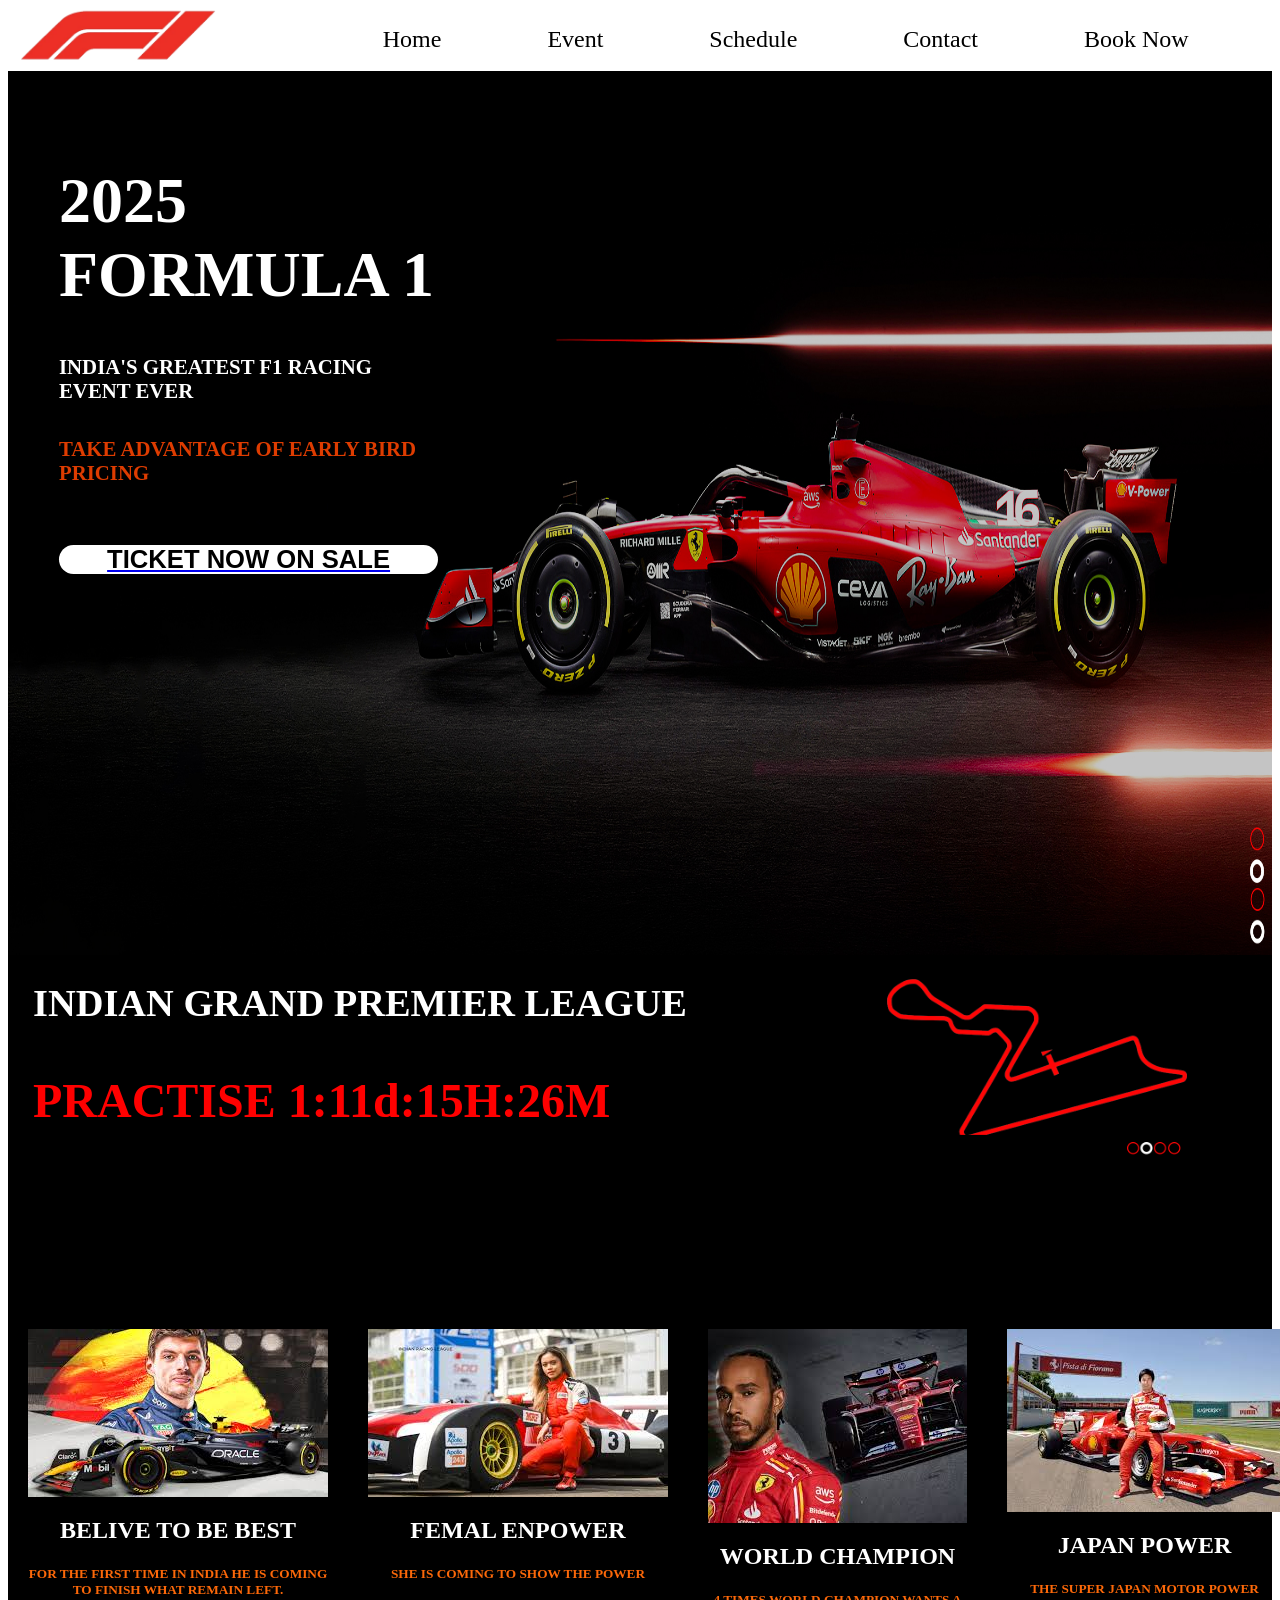
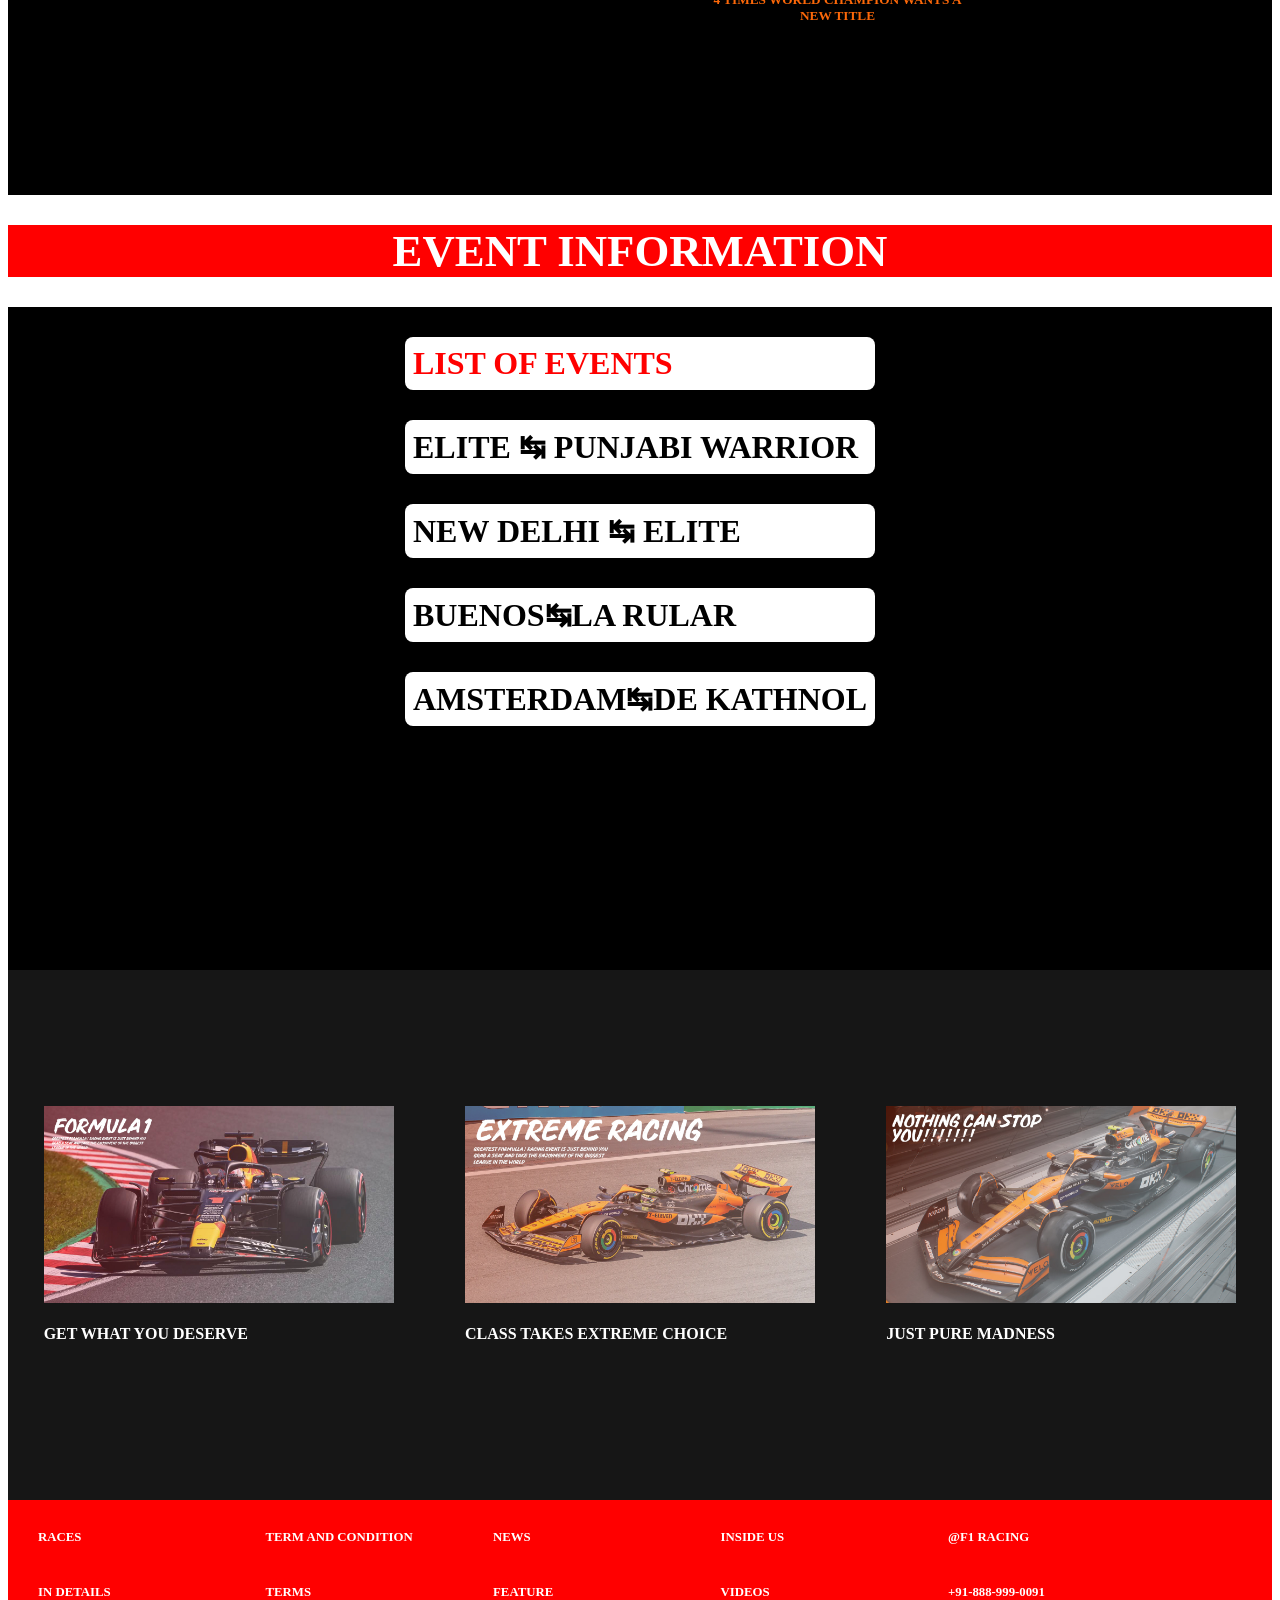
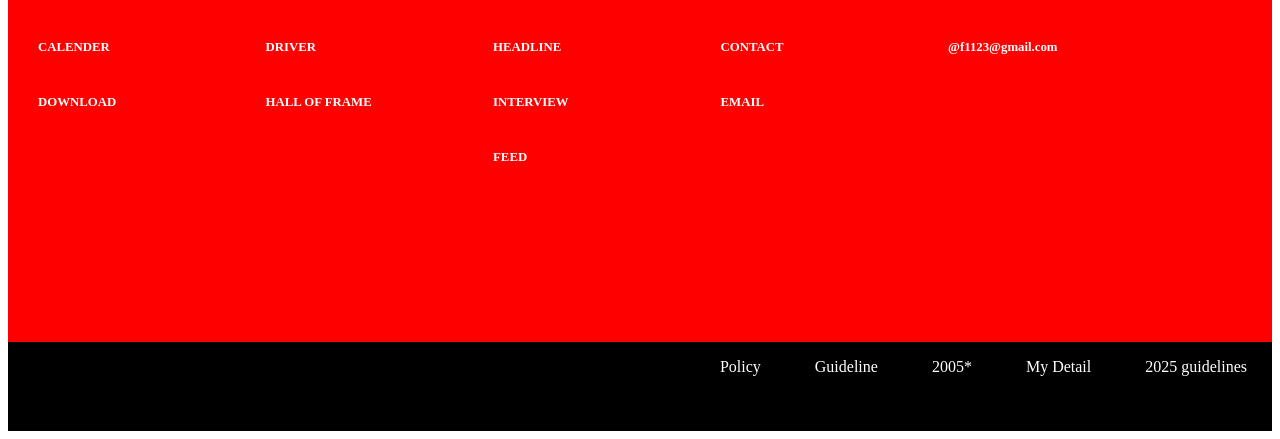
==== f1 website.html @ 005fa359 "Add files via upload" ====
<!doc type html>
<html>
<head> <title> F1 website </title>
<meta name="viewport" content="width=device-width, initial-scale=1.0">
</head>

<style>
html
{scroll-behavior:smooth;
}


nav
{display:flex;
padding:0px;}

#logo
{
width:20%;
height:20%;
}


#logo1
{background:ed;
width:85%;
margin-left:100px;

}

#logo1 ul {
    list-style: none;
    padding:2;

}

#logo1 ul li {
    display: inline;
    margin:40px;
   padding:7px;
}

#logo1 ul li a {
    color:black;
    text-decoration: none;
    font-size:24px;
    font-family:verdana;
     padding:4px;
}

#logo1 ul li a:hover {
   cursor:pointer;
   background:red;
color:white;
   color:white;
   border-radius:10px;
   transition:0.3s;
}

#main
{
height:100%;
width:100%;
background-image:url(images/r3.jpg);
background-size:100% 100%;
opacity:1;}


#text
{
margin-left:1px;
padding:50px;
width:30%;
height:70%;
background:reen;
color:white;
font-family:Tahoma;
}

#text h1
{font-size:400%;}

#text h5
{font-size:130%;
}

#text h6
{font-family:arial;
font-size:160%;
text-align:center;
color:black;
background:white;
border-radius:20px;
}

#text h6:hover
{font-family:arial;
cursor:pointer;
color:black;
transform:scale(1.25);
background:white;
transition:0.5s;
}


#map
{width:100%;
display:flex;
height:40%;
background:black;
}


#map2 
{color:white;
font-family:verdana;
font-size:120%;
margin-left:25px;
}

#map2 h3
{color:red;
font-family:verdana thin;
font-size:250%;}

#map1
{background:rd;
margin-left:200px;}


section
{width:100%;
height:55%;
background:black;
display:flex;}



.card
{padding:20px;
width:25%;
color:white;
height:80%;
font-family:verdana;
text-align:center;}

.card:hover
{transform:scale(1.1);
transition:0.4s;
}

.card h5
{color:#fc6809;}


#heading
{font-size:140%;
background:red;
font-family:verdana thin;
text-align:center;
color:white;}

#rating
{width:100%;
height:75%;
margin-top:0px;
background:black;
display:flex;
justify-content:center;}




#rating h1
{background:white;
margin-top:30px;
boder:10px white solid;
padding:8px;
border-radius:8px;
font-size:200%;
}


#rating h1:hover
{transform:scale(1.4);
transition:0.4s;
}


#slast
{background:#161616;
width:100%;
height:60%;
display:flex;}

#for1
{margin:auto;
color:white;
font-family:verdana;}

#for1:hover
{transform:scale(1.2);
transition:0.3s;
box-shadow:5px 5px 10px white;}


#contact
{width:100%;
display:flex;
height:50%;
background:red;}

.new
{width:18%;
background:lack;
color:white;
height:100%;

}

.new h1
{padding:10px;
font-size:80%;
font-family:verdana;
margin:20px;}



#term
{width:100%;
height:10%;
background:black;
display:flex;
justify-content:right;
}
#term ol
{}

#term ol li
{display:inline;
color:white;
font-family:verdana thin;
padding:25px;}





/* Extra small devices (phones, 600px and down)  */

@media only screen and (max-width: 380px)
 { 	

  body {
    
    font-size: 12px;
  }

nav
{background:#bdbdbd;
height:5%;
overflow:hidden;
}

nav:hover
{
height:26%;
}

#main
{
height:80%;
width:100%;
background-image:url(images/r3.jpg);
background-size:100% 100%;
opacity:1;}

  #logo img {
    width: 70px;  
    margin-top:7px;
  }

  #logo1 {
    margin-left:70;
margin-top:-12px;
    width: 20%;
    height:10%;

  }

  #logo1 ul li {
    display: block;
    margin:0px ;
    padding: 5px;
    text-align: center;
  }

  #logo1 ul li a {
    font-size: 14px;
    color:white;
    padding: 2px;
  }


#main
{
height:60%;
width:100%;
background-image:url(images/r3.jpg);
background-size:100% 100%;
opacity:1;}

  #text {
    width: 10%;
    padding: 20px;
    margin-left: 10px;

  
  }
 #text h1,h5,h6
  {margin-top:10px;}



#text h1 {
    font-size: 100%;
  }

  #text h5 {
    font-size: 90%;
  }
#text h6
{font-family:arial;
font-size:75%;
color:black;
background:white;
border-radius:0px;
}

#text h6:hover
{font-family:arial;
cursor:pointer;
color:black;
transform:scale(1.25);
background:white;
transition:0.5s;
}

  #map {
    flex-direction: column;
    height: auto;
  }

  #map2 {
    text-align: center;
    margin-left: 0;
  }

  #map1 {
    margin-left: 0;
    text-align: center;
  }

  section {
    flex-direction: column;
    height: auto;
  }

  .card {
    width: 90%;
    margin-bottom: 10px;
  }

  .card h5 {
    font-size: 14px;
  }

  #rating h1 {
    font-size: 150%;
    padding: 6px;
  }

  #slast {
    width: 100%;
    flex-direction: column;
    height: auto;
  }

  #for1 img
{width:70%;}
 
  #for1 {
    width: 100%;
    margin-bottom: 15px;
    text-align: center;
  }

  #contact {width:100%;
font-size:30%;
    flex-direction: column;
    height: auto;
  }

  .new {
    width: 100%;
    margin-bottom: 10px;
  }
  #new2
{display:none;}
  .new h1 {
    font-size: 10px;
    margin:auto;
  }

  #term ol li {
    display:inline;
    font-size:80%;
    
    padding: 10px;
    text-align: center;
  }
}




</style>
<body>

<nav id="navbar">
 
<div id="logo">
<img src="images/lo.png"width="220px">

  </div>
 

<div id="logo1"> 
<ul>
<li><a href="#main">Home</a></li>
<li><a href="#map2">Event</a></li>
<li><a href="#rating">Schedule</a></li>
<li><a href="#contact"> Contact</a></li>
<li><a href="booking.html">Book Now</a></li>
</ul>
</div>
</nav>



<div id="main">
<div id="text">
<h1> 2025
FORMULA 1
</h1>

<h5>
INDIA'S GREATEST F1
RACING EVENT EVER
</h5>
<h5 style=color:#de3c00;>
TAKE ADVANTAGE OF EARLY BIRD PRICING
</h5>

<a href="booking.html"><h6>
TICKET NOW ON SALE
</h6>
</a>
</div>
</div>

<div id="map">


<div id="map2">
<h1>INDIAN GRAND PREMIER LEAGUE
</h1>
<h3>PRACTISE 1:11d:15H:26M
</h3>
</div>

<div id="map1">
<img src="images/r4.png" width="300px">
</div>
</div>


<section>

<div id="card1" class="card">
<img src="images/di1.jpg">
<h1>BELIVE TO BE BEST </h1>
<h5> FOR THE FIRST TIME IN INDIA
HE IS COMING TO FINISH WHAT REMAIN LEFT.  </h5>
</div>

<div id="card2" class="card">
<img src="images/di2.jpg">
<h1>FEMAL ENPOWER </h1>
<h5> SHE IS COMING TO SHOW THE POWER 
</h5>
</div>

<div id="card3" class="card">
<img src="images/di3.jpg">
<h1> WORLD CHAMPION </h1>
<h5>4 TIMES WORLD CHAMPION WANTS A NEW TITLE
</h5>
</div>


<div id="card4" class="card">
<img src="images/di4.jpg">
<h1>JAPAN POWER </h1>
<h5>THE SUPER JAPAN MOTOR POWER 
</h5>
</div>

</section>

<div id="heading">
<h1>
EVENT INFORMATION
</h1>
</div>

<div id="rating">
<div id="rev"> 
<h1 style=color:red;>
LIST OF EVENTS
</h1>
<h1>
ELITE ↹ PUNJABI WARRIOR 
</h1>
<h1>
NEW DELHI ↹ ELITE
</h1>
<h1>
BUENOS↹LA RULAR
</h1>
<h1>
AMSTERDAM↹DE KATHNOL
</h1>
</div>
</div>

<div id="slast">

<div id="for1">
<img src="images/for1.jpg" width="350px">
<h4> GET WHAT YOU DESERVE </h4>
</div>

<div id="for1">
<img src="images/for2.jpg" width="350px">
<h4> CLASS TAKES EXTREME CHOICE </h4>
</div>

<div id="for1">
<img src="images/for3.jpg" width="350px">
<h4> JUST PURE MADNESS </h4>
</div>

</div>


<div id="contact">


<div id="new1"class="new">
<h1>
RACES
</h1>
<h1>
IN DETAILS
</h1>
<h1>
CALENDER
</h1>
<h1>
DOWNLOAD
</h1>
</div>

<div id="new3"class="new">
<h1>
TERM AND CONDITION
</h1>
<h1>
TERMS
</h1>
<h1>
DRIVER
</h1>
<h1>
HALL OF FRAME
</h1>
</div>

<div id="new2"class="new">
<h1>
NEWS
</h1>
<h1>
FEATURE
</h1>
<h1>
HEADLINE
</h1>
<h1>
INTERVIEW
</h1>
<h1>
FEED
</h1>
</div>



<div id="new2"class="new">
<h1>
INSIDE US
</h1>
<h1>
VIDEOS
</h1>
<h1>
CONTACT
</h1>
<h1>
EMAIL
</h1>

</div>




<div id="new2"class="new">
<h1>
@F1 RACING 
</h1>
<h1>
+91-888-999-0091
</h1>
<h1>
@f1123@gmail.com
</h1>
</div>
</div>


<div id="term">
<ol>
<li>Policy</li> 
 <li>Guideline</li>
<li> 2005* </li>
 <li>My Detail</li>
 <li>2025 guidelines </li>
</ol>
</div>


</body>
</html>
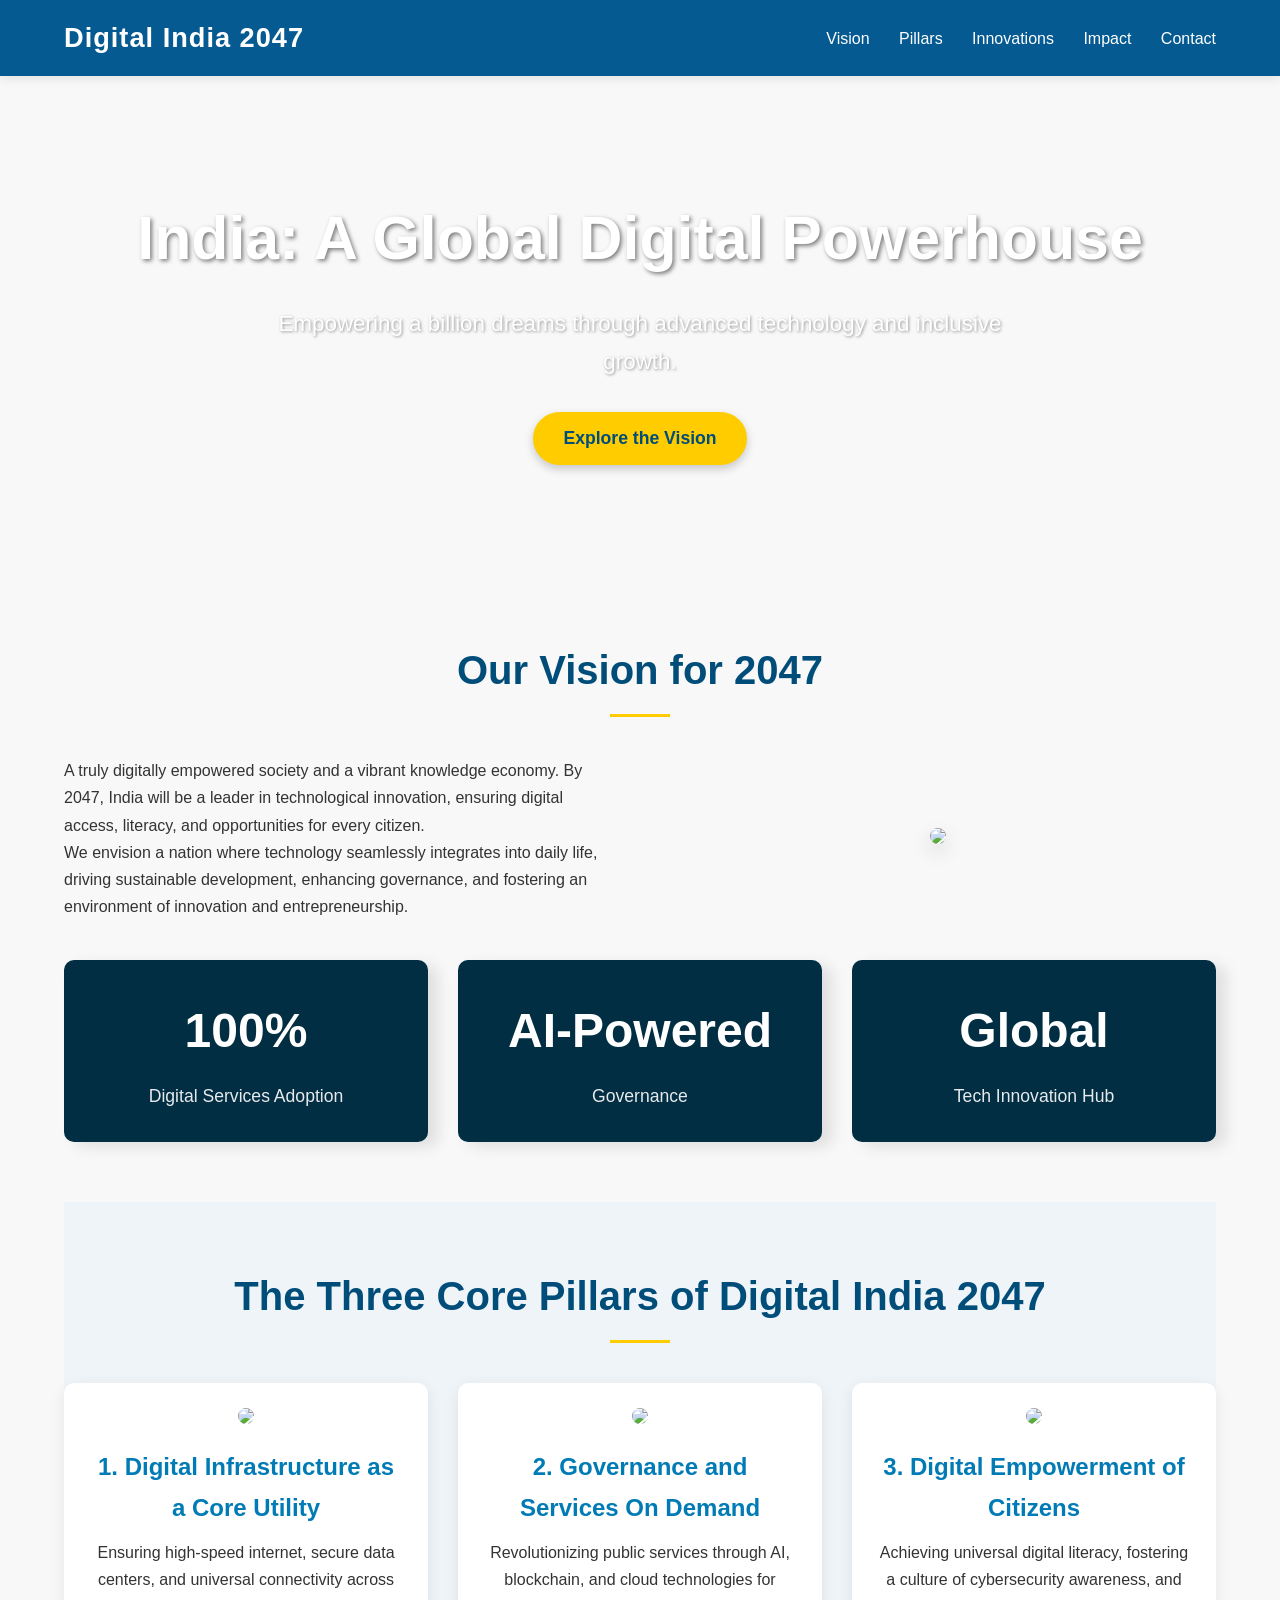
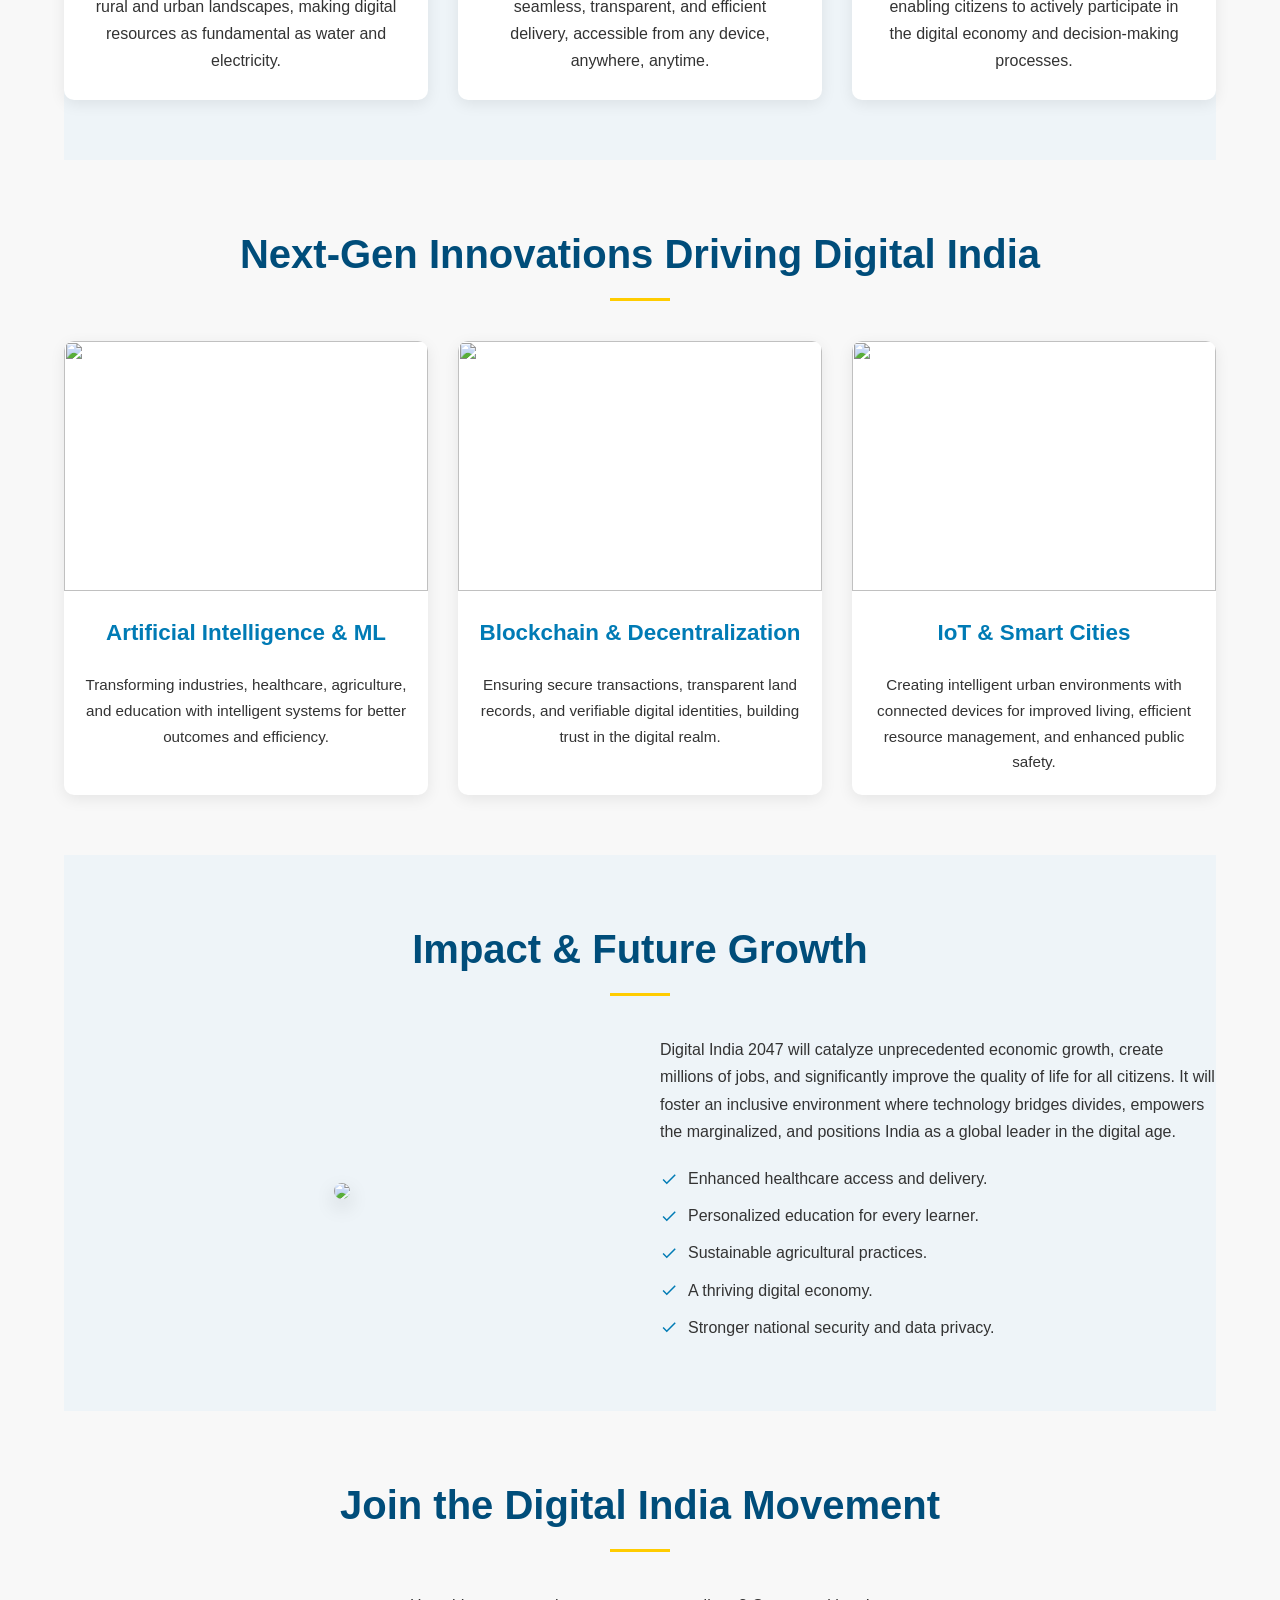
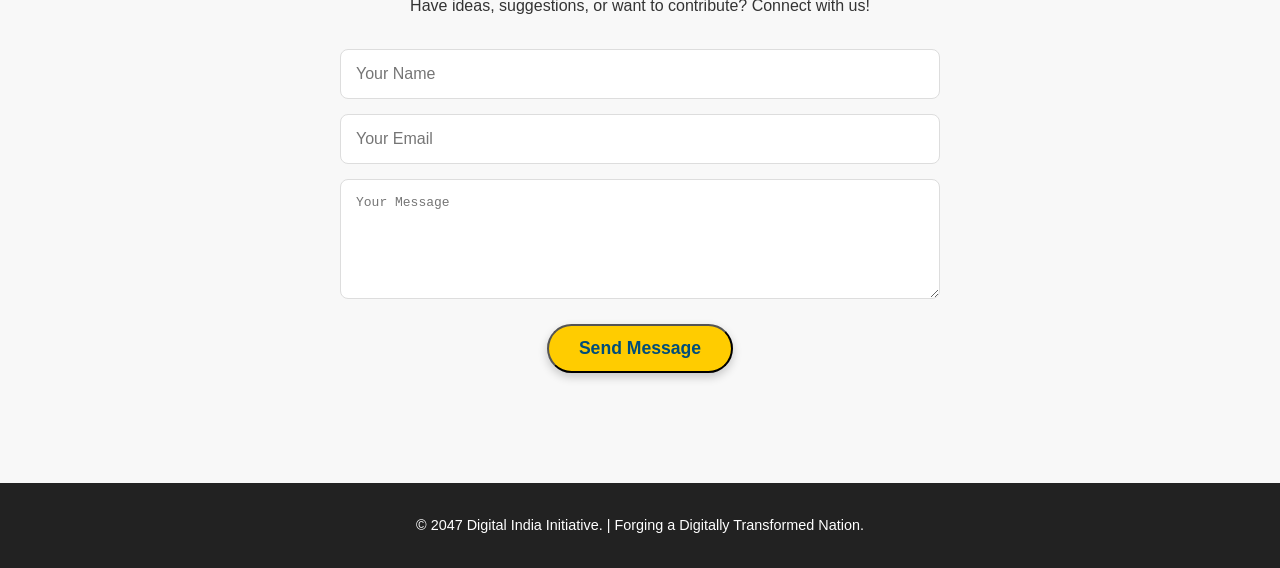
==== commit d031346c: "Add files via upload" ====
--- a/f1 website.html
+++ b/f1 website.html
@@ -1,666 +1,592 @@
-<!doc type html>
-<html>
-<head> <title> F1 website </title>
-<meta name="viewport" content="width=device-width, initial-scale=1.0">
+
+<!DOCTYPE html>
+<html lang="en">
+<head>
+    <meta charset="UTF-8">
+    <meta name="viewport" content="width=device-width, initial-scale=1.0">
+    <title>Digital India 2047 - A Vision Transformed</title>
+    <link rel="stylesheet" href="style.css">
 </head>
-
 <style>
-html
-{scroll-behavior:smooth;
-}
-
-
-nav
-{display:flex;
-padding:0px;}
-
-#logo
+    /* Basic Reset */
+* {
+    margin: 0;
+    padding: 0;
+    box-sizing: border-box;
+}
+
+body {
+    font-family: 'Segoe UI', Tahoma, Geneva, Verdana, sans-serif;
+    line-height: 1.7;
+    color: #333;
+    background-color: #f8f8f8;
+}
+
+h1, h2, h3 {
+    color: #004d7a; /* Darker blue for headings */
+    margin-bottom: 20px;
+}
+
+h2 {
+    font-size: 2.5em;
+    text-align: center;
+    margin-bottom: 40px;
+    position: relative;
+}
+
+h2::after {
+    content: '';
+    display: block;
+    width: 60px;
+    height: 3px;
+    background-color: #ffcc00;
+    margin: 10px auto 0;
+}
+
+/* Global Container */
+.container {
+    width: 90%;
+    max-width: 1200px;
+    margin: auto;
+    padding: 60px 0;
+}
+
+.bg-light {
+    background-color: #eef4f8; /* Lighter background for alternate sections */
+}
+
+/* Header & Navigation */
+header {
+    background-color: #055a92; /* Digital India Blue */
+    color: white;
+    padding: 15px 5%;
+    display: flex;
+    justify-content: space-between;
+    align-items: center;
+    position: sticky;
+    top: 0;
+    z-index: 1000;
+    box-shadow: 0 2px 10px rgba(0, 0, 0, 0.1);
+}
+
+.logo {
+    font-size: 1.7em;
+    font-weight: bold;
+    letter-spacing: 1px;
+}
+
+.navbar a {
+    color: white;
+    text-decoration: none;
+    margin-left: 25px;
+    transition: color 0.3s, transform 0.2s;
+    font-weight: 500;
+}
+
+.navbar a:hover {
+    color: #ffcc00; /* Accent Yellow */
+    transform: translateY(-2px);
+    
+}
+
+.menu-toggle {
+    display: none; /* Hide on desktop */
+    background: none;
+    border: none;
+    color: white;
+    font-size: 1.8em;
+    cursor: pointer;
+    padding: 5px;
+}
+
+
+.hero {
+    background: url(images/h1.jpg);
+    background-size: cover;
+    height: 500px;
+    display: flex;
+    justify-content: center;
+    align-items: center;
+    text-align: center;
+    color: white;
+    animation: fadeIn 1s ease-out;
+}
+
+.hero-content h1 {
+    font-size: 3.8em;
+    margin-bottom: 15px;
+    color: white;
+    text-shadow: 2px 2px 4px rgba(0, 0, 0, 0.5);
+    text-shadow:white;
+}
+
+.hero-content p {
+    font-size: 1.4em;
+    margin-bottom: 30px;
+    max-width: 800px;
+    margin-left: auto;
+    margin-right: auto;
+    text-shadow: 1px 1px 3px rgba(0, 0, 0, 0.4);
+}
+
+.cta-button {
+    display: inline-block;
+    background-color: #ffcc00;
+    color: #004d7a;
+    padding: 12px 30px;
+    text-decoration: none;
+    border-radius: 50px; /* Pill shape */
+    font-weight: bold;
+    font-size: 1.1em;
+    transition: background-color 0.3s, transform 0.2s;
+    box-shadow: 0 4px 10px rgba(0, 0, 0, 0.2);
+}
+
+.cta-button:hover {
+    background-color: #e0b400;
+    transform: translateY(-3px);
+}
+
+/* Vision Section */
+.section-vision .vision-content {
+    display: flex;
+    gap: 40px;
+    align-items: center;
+    margin-bottom: 40px;
+}
+
+.section-vision .vision-text {
+    flex: 1;
+}
+
+.section-vision .vision-image {
+    flex: 1;
+    text-align: center;
+}
+
+.section-vision .vision-image img {
+    max-width: 100%;
+    height: auto;
+    border-radius: 10px;
+    box-shadow: 0 8px 20px rgba(0, 0, 0, 0.15);
+}
+
+.stats-grid {
+    display: grid;
+    gap: 30px;
+    grid-template-columns: repeat(3, 1fr);
+    margin-top: 40px;
+}
+
+.stat-box {
+    background-color:rgb(1, 46, 66);
+    color: white;
+    padding: 30px;
+    text-align: center;
+    border-radius: 10px;
+    box-shadow: 10px 5px 15px rgba(0, 0, 0, 0.1);
+    transition: transform 0.3s ease;
+}
+
+.stat-box:hover {
+    transform: translateY(-5px);
+}
+
+.stat-box span {
+    font-size: 3em;
+    font-weight: bold;
+    display: block;
+    margin-bottom: 10px;
+}
+
+.stat-box p {
+    font-size: 1.1em;
+    opacity: 0.9;
+}
+
+/* Pillars Section */
+.pillar-grid {
+    display: grid;
+    gap: 30px;
+    grid-template-columns: repeat(3, 1fr);
+    margin-top: 40px;
+}
+
+.pillar-card {
+    background-color: white;
+    padding: 25px;
+    border-radius: 10px;
+    box-shadow: 0 4px 15px rgba(0, 0, 0, 0.08);
+    text-align: center;
+    transition: transform 0.3s ease;
+}
+
+.pillar-card:hover {
+    transform: translateY(-5px);
+}
+
+.pillar-card img {
+    max-width: 100%;
+    height: 200px;
+    object-fit: cover;
+    border-radius: 8px;
+    margin-bottom: 15px;
+}
+
+.pillar-card h3 {
+    color: #007bb5;
+    margin-bottom: 10px;
+    font-size: 1.5em;
+}
+
+/* Innovations Section */
+.innovation-grid {
+    display: grid;
+    gap: 30px;
+    grid-template-columns: repeat(auto-fit, minmax(300px, 1fr)); /* Responsive grid */
+}
+
+.innovation-item {
+    background-color: white;
+    border-radius: 10px;
+    box-shadow: 0 4px 15px rgba(0, 0, 0, 0.08);
+    overflow: hidden;
+    text-align: center;
+    transition: transform 0.3s ease;
+}
+
+.innovation-item:hover {
+    transform: translateY(-5px);
+}
+
+.innovation-item img {
+    width: 100%;
+    height: 250px;
+    object-fit: cover;
+}
+
+.innovation-item h3 {
+    margin-top: 15px;
+    color: #007bb5;
+    font-size: 1.4em;
+}
+
+.innovation-item p {
+    padding: 0 20px 20px;
+    font-size: 0.95em;
+}
+
+/* Impact Section */
+.section-impact .impact-content {
+    display: flex;
+    gap: 40px;
+    align-items: center;
+}
+
+.section-impact .impact-image {
+    flex: 1;
+    text-align: center;
+}
+
+.section-impact .impact-image img {
+    max-width: 100%;
+    height: auto;
+    border-radius: 10px;
+    box-shadow: 0 8px 20px rgba(0, 0, 0, 0.15);
+}
+
+.section-impact .impact-text {
+    flex: 1;
+}
+
+.section-impact .impact-text ul {
+    list-style: none;
+    padding-left: 0;
+    margin-top: 20px;
+}
+
+.section-impact .impact-text ul li {
+    background: url('data:image/svg+xml;utf8,<svg xmlns="http://www.w3.org/2000/svg" width="20" height="20" viewBox="0 0 24 24" fill="%23007bb5"><path d="M9 16.17L4.83 12l-1.42 1.41L9 19 21 7l-1.41-1.41L9 16.17z"/></svg>') no-repeat left center;
+    background-size: 18px;
+    padding-left: 28px;
+    margin-bottom: 10px;
+}
+
+/* Contact Section */
+.section-contact {
+    text-align: center;
+}
+
+.contact-form {
+    max-width: 600px;
+    margin: 30px auto 0;
+    display: flex;
+    flex-direction: column;
+    gap: 15px;
+}
+
+.contact-form input,
+.contact-form textarea {
+    padding: 15px;
+    border: 1px solid #ddd;
+    border-radius: 8px;
+    font-size: 1em;
+    width: 100%;
+}
+
+.contact-form textarea {
+    min-height: 120px;
+    resize: vertical;
+}
+
+.contact-form .cta-button {
+    align-self: center;
+    width: fit-content;
+    margin-top: 10px;
+}
+
+
+/* Footer */
+footer {
+    background-color: #222;
+    color: white;
+    text-align: center;
+    padding: 30px 0;
+    font-size: 0.9em;
+    margin-top: 50px;
+}
+
+
+@media (max-width: 600px) {
+    h1 {
+        font-size: 2.8em;
+    }
+    h2 {
+        font-size: 2em;
+        margin-bottom: 30px;
+    }
+    .hero {
+        height: 350px;
+    }
+    .hero-content h1 {
+        font-size: 2.5em;
+    }
+    .hero-content p {
+        font-size: 1.1em;
+    }
+
+    /* Header/Navigation adjustments for small screens */
+    .navbar {
+        display: none; /* Hide standard nav */
+        flex-direction: column;
+        width: 100%;
+        position: absolute;
+        top: 65px; /* Below the header */
+        left: 0;
+        background-color: #007bb5;
+        padding-bottom: 10px;
+        box-shadow: 0 5px 10px rgba(0, 0, 0, 0.1);
+    }
+
+    .navbar.active {
+        display: flex; /* Show when active/menu is toggled */
+    }
+
+    .navbar a {
+        margin: 10px 0;
+        padding: 10px 5%;
+        border-bottom: 1px solid rgba(255, 255, 255, 0.1);
+        text-align: center;
+    }
+
+    .navbar a:last-child {
+        border-bottom: none;
+    }
+
+    .menu-toggle {
+        display: block; /* Show the hamburger icon */
+    }
+
+    /* Grid layouts become a single column */
+    .stats-grid, .pillar-grid, .innovation-grid {
+        grid-template-columns: 1fr; /* Single column on mobile */
+    }
+
+    .section-vision .vision-content,
+    .section-impact .impact-content {
+        flex-direction: column; /* Stack image and text */
+        text-align: center;
+    }
+
+    .section-vision .vision-image,
+    .section-impact .impact-image {
+        order: -1; /* Image appears above text on mobile */
+        margin-bottom: 30px;
+    }
+
+    .container {
+        padding: 40px 0; /* Less padding on mobile */
+    }
+
+    .stat-box {
+    background-color: #02608b;
+    color: white;
+    padding: 30px;
+    text-align: center;
+    border-radius: 10px;
+    box-shadow: 10px 10px 10px solid black;
+    transition: transform 0.3s ease;
+}
+
+.stat-box:hover {
+    transform: translateY(-5px);
+}
+
+.cta-button
 {
-width:20%;
-height:20%;
-}
-
-
-#logo1
-{background:ed;
-width:85%;
-margin-left:100px;
-
-}
-
-#logo1 ul {
-    list-style: none;
-    padding:2;
-
-}
-
-#logo1 ul li {
-    display: inline;
-    margin:40px;
-   padding:7px;
-}
-
-#logo1 ul li a {
-    color:black;
-    text-decoration: none;
-    font-size:24px;
-    font-family:verdana;
-     padding:4px;
-}
-
-#logo1 ul li a:hover {
-   cursor:pointer;
-   background:red;
-color:white;
-   color:white;
-   border-radius:10px;
-   transition:0.3s;
-}
-
-#main
-{
-height:100%;
-width:100%;
-background-image:url(images/r3.jpg);
-background-size:100% 100%;
-opacity:1;}
-
-
-#text
-{
-margin-left:1px;
-padding:50px;
-width:30%;
-height:70%;
-background:reen;
-color:white;
-font-family:Tahoma;
-}
-
-#text h1
-{font-size:400%;}
-
-#text h5
-{font-size:130%;
-}
-
-#text h6
-{font-family:arial;
-font-size:160%;
-text-align:center;
-color:black;
-background:white;
-border-radius:20px;
-}
-
-#text h6:hover
-{font-family:arial;
-cursor:pointer;
-color:black;
-transform:scale(1.25);
-background:white;
-transition:0.5s;
-}
-
-
-#map
-{width:100%;
-display:flex;
-height:40%;
-background:black;
-}
-
-
-#map2 
-{color:white;
-font-family:verdana;
-font-size:120%;
-margin-left:25px;
-}
-
-#map2 h3
-{color:red;
-font-family:verdana thin;
-font-size:250%;}
-
-#map1
-{background:rd;
-margin-left:200px;}
-
-
-section
-{width:100%;
-height:55%;
-background:black;
-display:flex;}
-
-
-
-.card
-{padding:20px;
-width:25%;
-color:white;
-height:80%;
-font-family:verdana;
-text-align:center;}
-
-.card:hover
-{transform:scale(1.1);
-transition:0.4s;
-}
-
-.card h5
-{color:#fc6809;}
-
-
-#heading
-{font-size:140%;
-background:red;
-font-family:verdana thin;
-text-align:center;
-color:white;}
-
-#rating
-{width:100%;
-height:75%;
-margin-top:0px;
-background:black;
-display:flex;
-justify-content:center;}
-
-
-
-
-#rating h1
-{background:white;
-margin-top:30px;
-boder:10px white solid;
-padding:8px;
-border-radius:8px;
-font-size:200%;
-}
-
-
-#rating h1:hover
-{transform:scale(1.4);
-transition:0.4s;
-}
-
-
-#slast
-{background:#161616;
-width:100%;
-height:60%;
-display:flex;}
-
-#for1
-{margin:auto;
-color:white;
-font-family:verdana;}
-
-#for1:hover
-{transform:scale(1.2);
-transition:0.3s;
-box-shadow:5px 5px 10px white;}
-
-
-#contact
-{width:100%;
-display:flex;
-height:50%;
-background:red;}
-
-.new
-{width:18%;
-background:lack;
-color:white;
-height:100%;
-
-}
-
-.new h1
-{padding:10px;
-font-size:80%;
-font-family:verdana;
-margin:20px;}
-
-
-
-#term
-{width:100%;
-height:10%;
-background:black;
-display:flex;
-justify-content:right;
-}
-#term ol
-{}
-
-#term ol li
-{display:inline;
-color:white;
-font-family:verdana thin;
-padding:25px;}
-
-
-
-
-
-/* Extra small devices (phones, 600px and down)  */
-
-@media only screen and (max-width: 380px)
- { 	
-
-  body {
-    
-    font-size: 12px;
-  }
-
-nav
-{background:#bdbdbd;
-height:5%;
-overflow:hidden;
-}
-
-nav:hover
-{
-height:26%;
-}
-
-#main
-{
-height:80%;
-width:100%;
-background-image:url(images/r3.jpg);
-background-size:100% 100%;
-opacity:1;}
-
-  #logo img {
-    width: 70px;  
-    margin-top:7px;
-  }
-
-  #logo1 {
-    margin-left:70;
-margin-top:-12px;
-    width: 20%;
-    height:10%;
-
-  }
-
-  #logo1 ul li {
-    display: block;
-    margin:0px ;
-    padding: 5px;
-    text-align: center;
-  }
-
-  #logo1 ul li a {
-    font-size: 14px;
-    color:white;
-    padding: 2px;
-  }
-
-
-#main
-{
-height:60%;
-width:100%;
-background-image:url(images/r3.jpg);
-background-size:100% 100%;
-opacity:1;}
-
-  #text {
-    width: 10%;
-    padding: 20px;
-    margin-left: 10px;
-
-  
-  }
- #text h1,h5,h6
-  {margin-top:10px;}
-
-
-
-#text h1 {
-    font-size: 100%;
-  }
-
-  #text h5 {
-    font-size: 90%;
-  }
-#text h6
-{font-family:arial;
-font-size:75%;
-color:black;
-background:white;
-border-radius:0px;
-}
-
-#text h6:hover
-{font-family:arial;
-cursor:pointer;
-color:black;
-transform:scale(1.25);
-background:white;
-transition:0.5s;
-}
-
-  #map {
-    flex-direction: column;
-    height: auto;
-  }
-
-  #map2 {
-    text-align: center;
-    margin-left: 0;
-  }
-
-  #map1 {
-    margin-left: 0;
-    text-align: center;
-  }
-
-  section {
-    flex-direction: column;
-    height: auto;
-  }
-
-  .card {
-    width: 90%;
-    margin-bottom: 10px;
-  }
-
-  .card h5 {
-    font-size: 14px;
-  }
-
-  #rating h1 {
-    font-size: 150%;
-    padding: 6px;
-  }
-
-  #slast {
-    width: 100%;
-    flex-direction: column;
-    height: auto;
-  }
-
-  #for1 img
-{width:70%;}
- 
-  #for1 {
-    width: 100%;
-    margin-bottom: 15px;
-    text-align: center;
-  }
-
-  #contact {width:100%;
-font-size:30%;
-    flex-direction: column;
-    height: auto;
-  }
-
-  .new {
-    width: 100%;
-    margin-bottom: 10px;
-  }
-  #new2
-{display:none;}
-  .new h1 {
-    font-size: 10px;
-    margin:auto;
-  }
-
-  #term ol li {
-    display:inline;
-    font-size:80%;
-    
-    padding: 10px;
-    text-align: center;
-  }
-}
-
-
-
-
+    margin-top:-20%;
+}
+}
+
+@keyframes fadeIn {
+    from { opacity: 0; }
+    to { opacity: 1; }
+}
 </style>
 <body>
 
-<nav id="navbar">
- 
-<div id="logo">
-<img src="images/lo.png"width="220px">
-
-  </div>
- 
-
-<div id="logo1"> 
-<ul>
-<li><a href="#main">Home</a></li>
-<li><a href="#map2">Event</a></li>
-<li><a href="#rating">Schedule</a></li>
-<li><a href="#contact"> Contact</a></li>
-<li><a href="booking.html">Book Now</a></li>
-</ul>
-</div>
-</nav>
-
-
-
-<div id="main">
-<div id="text">
-<h1> 2025
-FORMULA 1
-</h1>
-
-<h5>
-INDIA'S GREATEST F1
-RACING EVENT EVER
-</h5>
-<h5 style=color:#de3c00;>
-TAKE ADVANTAGE OF EARLY BIRD PRICING
-</h5>
-
-<a href="booking.html"><h6>
-TICKET NOW ON SALE
-</h6>
-</a>
-</div>
-</div>
-
-<div id="map">
-
-
-<div id="map2">
-<h1>INDIAN GRAND PREMIER LEAGUE
-</h1>
-<h3>PRACTISE 1:11d:15H:26M
-</h3>
-</div>
-
-<div id="map1">
-<img src="images/r4.png" width="300px">
-</div>
-</div>
-
-
-<section>
-
-<div id="card1" class="card">
-<img src="images/di1.jpg">
-<h1>BELIVE TO BE BEST </h1>
-<h5> FOR THE FIRST TIME IN INDIA
-HE IS COMING TO FINISH WHAT REMAIN LEFT.  </h5>
-</div>
-
-<div id="card2" class="card">
-<img src="images/di2.jpg">
-<h1>FEMAL ENPOWER </h1>
-<h5> SHE IS COMING TO SHOW THE POWER 
-</h5>
-</div>
-
-<div id="card3" class="card">
-<img src="images/di3.jpg">
-<h1> WORLD CHAMPION </h1>
-<h5>4 TIMES WORLD CHAMPION WANTS A NEW TITLE
-</h5>
-</div>
-
-
-<div id="card4" class="card">
-<img src="images/di4.jpg">
-<h1>JAPAN POWER </h1>
-<h5>THE SUPER JAPAN MOTOR POWER 
-</h5>
-</div>
-
-</section>
-
-<div id="heading">
-<h1>
-EVENT INFORMATION
-</h1>
-</div>
-
-<div id="rating">
-<div id="rev"> 
-<h1 style=color:red;>
-LIST OF EVENTS
-</h1>
-<h1>
-ELITE ↹ PUNJABI WARRIOR 
-</h1>
-<h1>
-NEW DELHI ↹ ELITE
-</h1>
-<h1>
-BUENOS↹LA RULAR
-</h1>
-<h1>
-AMSTERDAM↹DE KATHNOL
-</h1>
-</div>
-</div>
-
-<div id="slast">
-
-<div id="for1">
-<img src="images/for1.jpg" width="350px">
-<h4> GET WHAT YOU DESERVE </h4>
-</div>
-
-<div id="for1">
-<img src="images/for2.jpg" width="350px">
-<h4> CLASS TAKES EXTREME CHOICE </h4>
-</div>
-
-<div id="for1">
-<img src="images/for3.jpg" width="350px">
-<h4> JUST PURE MADNESS </h4>
-</div>
-
-</div>
-
-
-<div id="contact">
-
-
-<div id="new1"class="new">
-<h1>
-RACES
-</h1>
-<h1>
-IN DETAILS
-</h1>
-<h1>
-CALENDER
-</h1>
-<h1>
-DOWNLOAD
-</h1>
-</div>
-
-<div id="new3"class="new">
-<h1>
-TERM AND CONDITION
-</h1>
-<h1>
-TERMS
-</h1>
-<h1>
-DRIVER
-</h1>
-<h1>
-HALL OF FRAME
-</h1>
-</div>
-
-<div id="new2"class="new">
-<h1>
-NEWS
-</h1>
-<h1>
-FEATURE
-</h1>
-<h1>
-HEADLINE
-</h1>
-<h1>
-INTERVIEW
-</h1>
-<h1>
-FEED
-</h1>
-</div>
-
-
-
-<div id="new2"class="new">
-<h1>
-INSIDE US
-</h1>
-<h1>
-VIDEOS
-</h1>
-<h1>
-CONTACT
-</h1>
-<h1>
-EMAIL
-</h1>
-
-</div>
-
-
-
-
-<div id="new2"class="new">
-<h1>
-@F1 RACING 
-</h1>
-<h1>
-+91-888-999-0091
-</h1>
-<h1>
-@f1123@gmail.com
-</h1>
-</div>
-</div>
-
-
-<div id="term">
-<ol>
-<li>Policy</li> 
- <li>Guideline</li>
-<li> 2005* </li>
- <li>My Detail</li>
- <li>2025 guidelines </li>
-</ol>
-</div>
-
-
+    <header>
+        <div class="logo">Digital India 2047</div>
+        <nav class="navbar">
+            <a href="#vision">Vision</a>
+            <a href="#pillars">Pillars</a>
+            <a href="#innovations">Innovations</a>
+            <a href="#impact">Impact</a>
+            <a href="#contact">Contact</a>
+        </nav>
+        <button class="menu-toggle" id="menu-toggle">☰</button>
+    </header>
+
+    <section class="hero">
+        <div class="hero-content">
+            <h1>India: A Global Digital Powerhouse</h1>
+            <p>Empowering a billion dreams through advanced technology and inclusive growth.</p>
+            <a href="#vision" class="cta-button">Explore the Vision</a>
+        </div>
+    </section>
+
+    <section id="vision" class="container section-vision">
+        <h2>Our Vision for 2047</h2>
+        <div class="vision-content">
+            <div class="vision-text">
+                <p>A truly digitally empowered society and a vibrant knowledge economy. By 2047, India will be a leader in technological innovation, ensuring digital access, literacy, and opportunities for every citizen.</p>
+                <p>We envision a nation where technology seamlessly integrates into daily life, driving sustainable development, enhancing governance, and fostering an environment of innovation and entrepreneurship.</p>
+            </div>
+            <div class="vision-image">
+                <img src="images/p2.jpg">
+            </div>
+        </div>
+        <div class="stats-grid">
+            <div class="stat-box"><span>100%</span><p>Digital Services Adoption</p></div>
+            <div class="stat-box"><span>AI-Powered</span><p>Governance</p></div>
+            <div class="stat-box"><span>Global</span><p>Tech Innovation Hub</p></div>
+        </div>
+    </section>
+
+    <section id="pillars" class="container bg-light section-pillars">
+        <h2>The Three Core Pillars of Digital India 2047</h2>
+        <div class="pillar-grid">
+            <div class="pillar-card">
+                <img src="images/p3.avif">
+                <h3>1. Digital Infrastructure as a Core Utility</h3>
+                <p>Ensuring high-speed internet, secure data centers, and universal connectivity across rural and urban landscapes, making digital resources as fundamental as water and electricity.</p>
+            </div>
+            <div class="pillar-card">
+                <img src="images/p4.jpeg">
+                <h3>2. Governance and Services On Demand</h3>
+                <p>Revolutionizing public services through AI, blockchain, and cloud technologies for seamless, transparent, and efficient delivery, accessible from any device, anywhere, anytime.</p>
+            </div>
+            <div class="pillar-card">
+                <img src="images/p5.jpg">
+                <h3>3. Digital Empowerment of Citizens</h3>
+                <p>Achieving universal digital literacy, fostering a culture of cybersecurity awareness, and enabling citizens to actively participate in the digital economy and decision-making processes.</p>
+            </div>
+        </div>
+    </section>
+
+    <section id="innovations" class="container section-innovations">
+        <h2>Next-Gen Innovations Driving Digital India</h2>
+        <div class="innovation-grid">
+            <div class="innovation-item">
+                <img src="images/p6.png">
+                <h3>Artificial Intelligence & ML</h3>
+                <p>Transforming industries, healthcare, agriculture, and education with intelligent systems for better outcomes and efficiency.</p>
+            </div>
+            <div class="innovation-item">
+                <img src="images/p7.jpg">
+                <h3>Blockchain & Decentralization</h3>
+                <p>Ensuring secure transactions, transparent land records, and verifiable digital identities, building trust in the digital realm.</p>
+            </div>
+            <div class="innovation-item">
+                <img src="images/p8.jpg">
+                <h3>IoT & Smart Cities</h3>
+                <p>Creating intelligent urban environments with connected devices for improved living, efficient resource management, and enhanced public safety.</p>
+            </div>
+        </div>
+    </section>
+
+    <section id="impact" class="container bg-light section-impact">
+        <h2>Impact & Future Growth</h2>
+        <div class="impact-content">
+            <div class="impact-image">
+                <img src="images/p9.jpg">
+            </div>
+            <div class="impact-text">
+                <p>Digital India 2047 will catalyze unprecedented economic growth, create millions of jobs, and significantly improve the quality of life for all citizens. It will foster an inclusive environment where technology bridges divides, empowers the marginalized, and positions India as a global leader in the digital age.</p>
+                <ul>
+                    <li>Enhanced healthcare access and delivery.</li>
+                    <li>Personalized education for every learner.</li>
+                    <li>Sustainable agricultural practices.</li>
+                    <li>A thriving digital economy.</li>
+                    <li>Stronger national security and data privacy.</li>
+                </ul>
+            </div>
+        </div>
+    </section>
+
+    <section id="contact" class="container section-contact">
+        <h2>Join the Digital India Movement</h2>
+        <p>Have ideas, suggestions, or want to contribute? Connect with us!</p>
+        <form class="contact-form">
+            <input type="text" placeholder="Your Name" required>
+            <input type="email" placeholder="Your Email" required>
+            <textarea placeholder="Your Message"></textarea>
+            <button type="submit" class="cta-button">Send Message</button>
+        </form>
+    </section>
+
+    <footer>
+        <p>&copy; 2047 Digital India Initiative. | Forging a Digitally Transformed Nation.</p>
+    </footer>
+
+    <script>document.addEventListener('DOMContentLoaded', function() {
+    const menuToggle = document.getElementById('menu-toggle');
+    const navbar = document.querySelector('.navbar');
+
+    // Toggle navigation menu visibility when the button is clicked
+    menuToggle.addEventListener('click', function() {
+        navbar.classList.toggle('active');
+    });
+
+    // Close the menu when a link is clicked (useful for single-page sites)
+    const navLinks = document.querySelectorAll('.navbar a');
+    navLinks.forEach(link => {
+        link.addEventListener('click', () => {
+            if (navbar.classList.contains('active')) {
+                navbar.classList.remove('active');
+            }
+        });
+    });
+});</script>
 </body>
-</html>
-
+</html>
